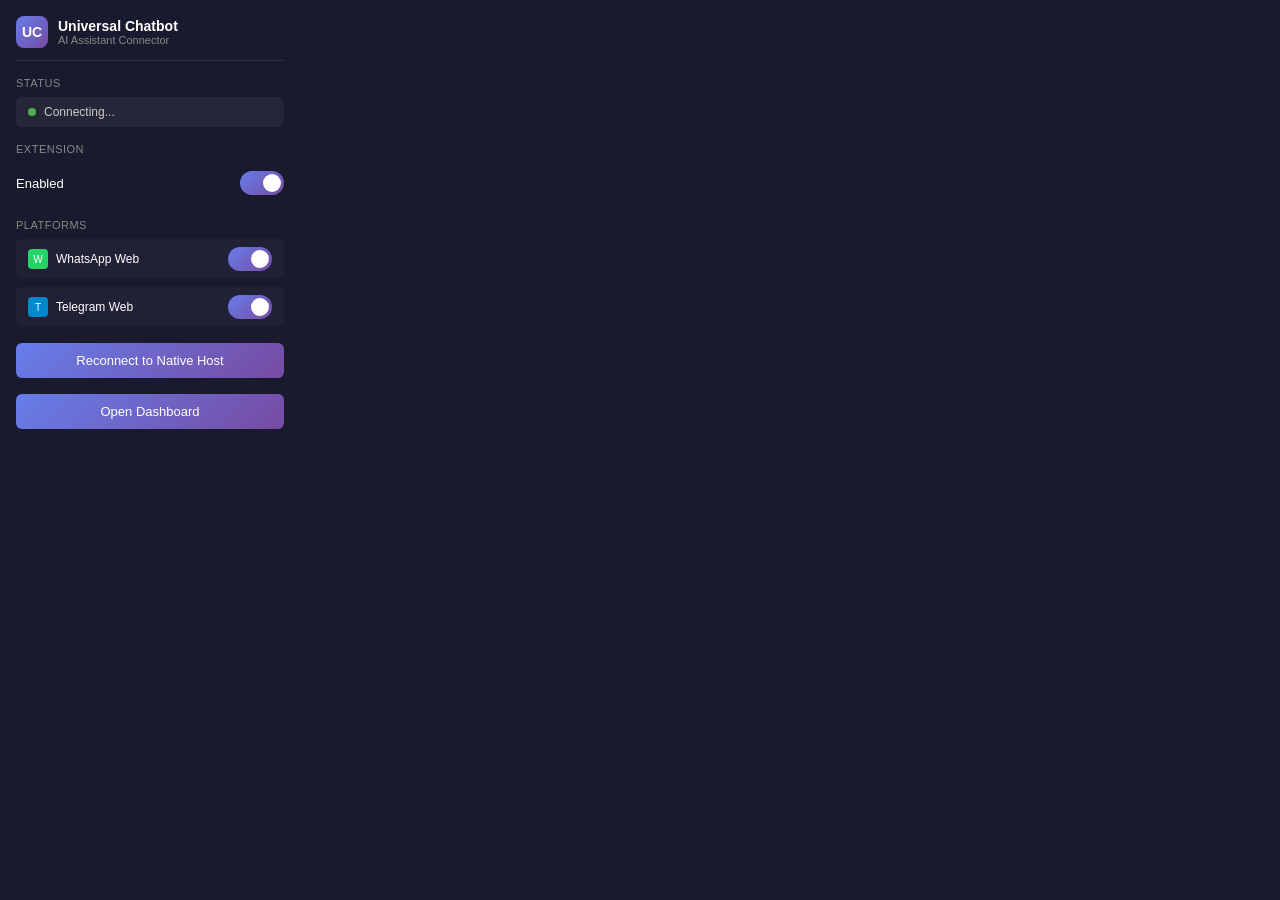
==== extension/popup.html @ 88cd2a18 "feat: Add extension popup with dashboard link" ====
<!DOCTYPE html>
<html lang="en">
<head>
  <meta charset="UTF-8">
  <meta name="viewport" content="width=device-width, initial-scale=1.0">
  <title>Universal Chatbot Connector</title>
  <style>
    * {
      margin: 0;
      padding: 0;
      box-sizing: border-box;
    }
    
    body {
      width: 300px;
      min-height: 200px;
      font-family: -apple-system, BlinkMacSystemFont, 'Segoe UI', Roboto, sans-serif;
      background: #1a1a2e;
      color: #fff;
      padding: 16px;
    }
    
    .header {
      display: flex;
      align-items: center;
      gap: 10px;
      margin-bottom: 16px;
      padding-bottom: 12px;
      border-bottom: 1px solid #333;
    }
    
    .logo {
      width: 32px;
      height: 32px;
      background: linear-gradient(135deg, #667eea 0%, #764ba2 100%);
      border-radius: 8px;
      display: flex;
      align-items: center;
      justify-content: center;
      font-weight: bold;
      font-size: 14px;
    }
    
    .title {
      font-size: 14px;
      font-weight: 600;
    }
    
    .subtitle {
      font-size: 11px;
      color: #888;
    }
    
    .section {
      margin-bottom: 16px;
    }
    
    .section-title {
      font-size: 11px;
      text-transform: uppercase;
      color: #888;
      margin-bottom: 8px;
      letter-spacing: 0.5px;
    }
    
    .toggle-row {
      display: flex;
      align-items: center;
      justify-content: space-between;
      padding: 8px 0;
    }
    
    .toggle-label {
      font-size: 13px;
      display: flex;
      align-items: center;
      gap: 8px;
    }
    
    .toggle-switch {
      position: relative;
      width: 44px;
      height: 24px;
    }
    
    .toggle-switch input {
      opacity: 0;
      width: 0;
      height: 0;
    }
    
    .slider {
      position: absolute;
      cursor: pointer;
      top: 0;
      left: 0;
      right: 0;
      bottom: 0;
      background-color: #444;
      transition: .3s;
      border-radius: 24px;
    }
    
    .slider:before {
      position: absolute;
      content: "";
      height: 18px;
      width: 18px;
      left: 3px;
      bottom: 3px;
      background-color: white;
      transition: .3s;
      border-radius: 50%;
    }
    
    input:checked + .slider {
      background: linear-gradient(135deg, #667eea 0%, #764ba2 100%);
    }
    
    input:checked + .slider:before {
      transform: translateX(20px);
    }
    
    .status-row {
      display: flex;
      align-items: center;
      gap: 8px;
      padding: 8px 12px;
      background: rgba(255,255,255,0.05);
      border-radius: 6px;
      margin-bottom: 8px;
    }
    
    .status-dot {
      width: 8px;
      height: 8px;
      border-radius: 50%;
      background: #4CAF50;
    }
    
    .status-dot.disconnected {
      background: #f44336;
    }
    
    .status-dot.connecting {
      background: #ff9800;
      animation: pulse 1s infinite;
    }
    
    @keyframes pulse {
      0%, 100% { opacity: 1; }
      50% { opacity: 0.5; }
    }
    
    .status-text {
      font-size: 12px;
      color: #ccc;
    }
    
    .platform-tag {
      display: inline-flex;
      align-items: center;
      gap: 4px;
      padding: 4px 8px;
      background: rgba(102, 126, 234, 0.2);
      border-radius: 4px;
      font-size: 11px;
      color: #667eea;
    }
    
    .btn {
      width: 100%;
      padding: 10px 16px;
      background: linear-gradient(135deg, #667eea 0%, #764ba2 100%);
      border: none;
      border-radius: 6px;
      color: white;
      font-size: 13px;
      cursor: pointer;
      transition: opacity 0.2s;
    }
    
    .btn:hover {
      opacity: 0.9;
    }
    
    .btn:disabled {
      opacity: 0.5;
      cursor: not-allowed;
    }
    
    .platform-list {
      display: flex;
      flex-direction: column;
      gap: 8px;
    }
    
    .platform-item {
      display: flex;
      align-items: center;
      justify-content: space-between;
      padding: 8px 12px;
      background: rgba(255,255,255,0.03);
      border-radius: 6px;
    }
    
    .platform-name {
      font-size: 12px;
      display: flex;
      align-items: center;
      gap: 8px;
    }
    
    .platform-icon {
      width: 20px;
      height: 20px;
      border-radius: 4px;
      display: flex;
      align-items: center;
      justify-content: center;
      font-size: 10px;
    }
    
    .whatsapp { background: #25D366; }
    .telegram { background: #0088cc; }
  </style>
</head>
<body>
  <div class="header">
    <div class="logo">UC</div>
    <div>
      <div class="title">Universal Chatbot</div>
      <div class="subtitle">AI Assistant Connector</div>
    </div>
  </div>
  
  <div class="section">
    <div class="section-title">Status</div>
    <div class="status-row">
      <div class="status-dot" id="nativeStatus"></div>
      <span class="status-text" id="nativeStatusText">Connecting...</span>
    </div>
  </div>
  
  <div class="section">
    <div class="section-title">Extension</div>
    <div class="toggle-row">
      <span class="toggle-label">Enabled</span>
      <label class="toggle-switch">
        <input type="checkbox" id="enableToggle" checked>
        <span class="slider"></span>
      </label>
    </div>
  </div>
  
  <div class="section">
    <div class="section-title">Platforms</div>
    <div class="platform-list">
      <div class="platform-item">
        <span class="platform-name">
          <span class="platform-icon whatsapp">W</span>
          WhatsApp Web
        </span>
        <label class="toggle-switch">
          <input type="checkbox" class="platform-toggle" data-platform="web.whatsapp.com" checked>
          <span class="slider"></span>
        </label>
      </div>
      <div class="platform-item">
        <span class="platform-name">
          <span class="platform-icon telegram">T</span>
          Telegram Web
        </span>
        <label class="toggle-switch">
          <input type="checkbox" class="platform-toggle" data-platform="web.telegram.org" checked>
          <span class="slider"></span>
        </label>
      </div>
    </div>
  </div>
  
  <div class="section">
    <button class="btn" id="reconnectBtn">Reconnect to Native Host</button>
  </div>
  
  <div class="section">
    <button class="btn" id="openDashboardBtn">Open Dashboard</button>
  </div>
  
  <script src="popup.js"></script>
</body>
</html>
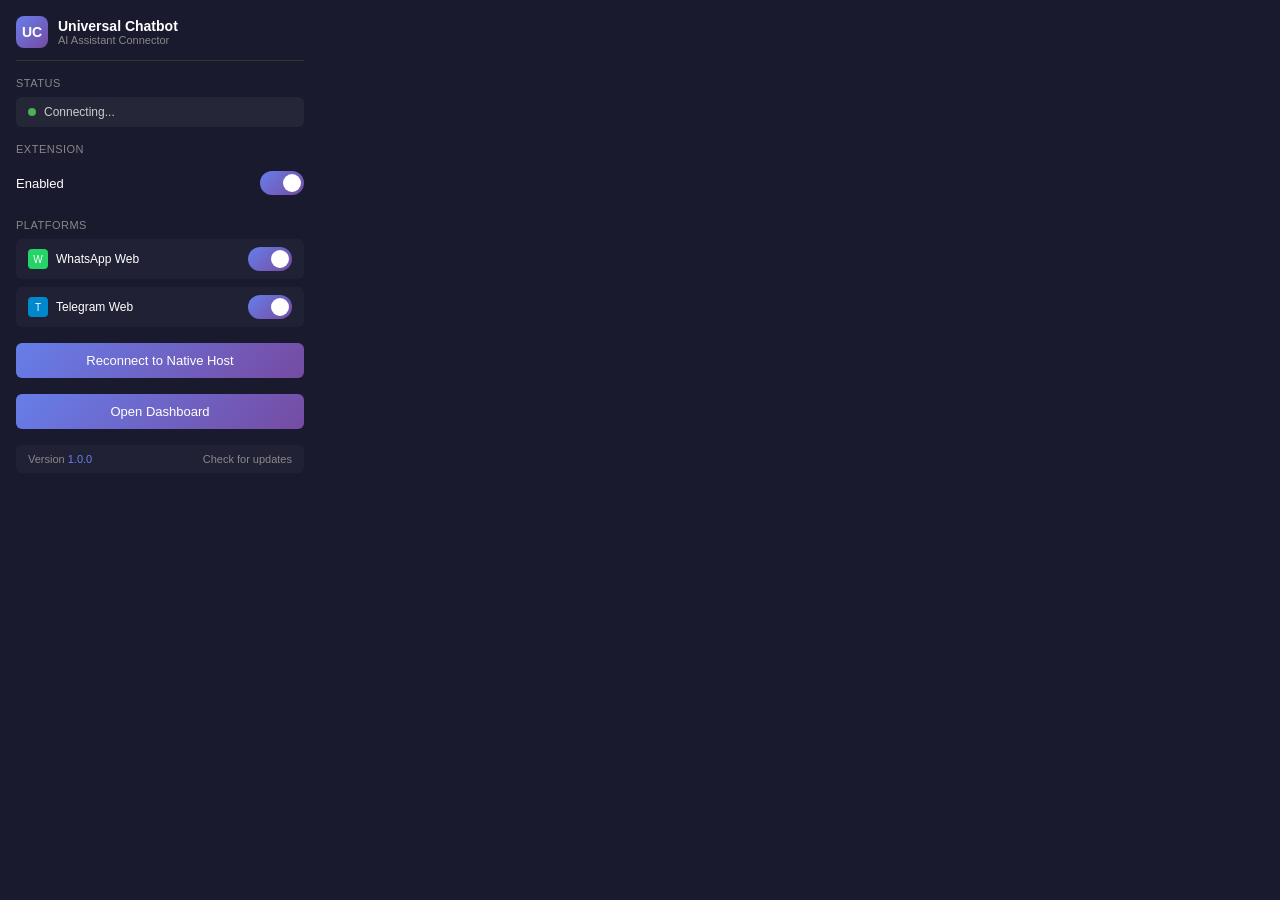
==== commit bdfe5823: "feat: Add auto-update system - Version checking against GitHub releases - Automatic update download " ====
--- a/extension/popup.html
+++ b/extension/popup.html
@@ -12,7 +12,7 @@
     }
     
     body {
-      width: 300px;
+      width: 320px;
       min-height: 200px;
       font-family: -apple-system, BlinkMacSystemFont, 'Segoe UI', Roboto, sans-serif;
       background: #1a1a2e;
@@ -189,6 +189,11 @@
       cursor: not-allowed;
     }
     
+    .btn-secondary {
+      background: rgba(255,255,255,0.1) !important;
+      margin-bottom: 8px;
+    }
+    
     .platform-list {
       display: flex;
       flex-direction: column;
@@ -223,14 +228,221 @@
     
     .whatsapp { background: #25D366; }
     .telegram { background: #0088cc; }
+
+    /* Update Notification Styles */
+    .update-banner {
+      background: linear-gradient(135deg, #ff9800 0%, #f44336 100%);
+      border-radius: 8px;
+      padding: 12px;
+      margin-bottom: 16px;
+      cursor: pointer;
+      transition: transform 0.2s, box-shadow 0.2s;
+    }
+    
+    .update-banner:hover {
+      transform: translateY(-1px);
+      box-shadow: 0 4px 12px rgba(255, 152, 0, 0.3);
+    }
+    
+    .update-banner-content {
+      display: flex;
+      align-items: center;
+      gap: 10px;
+    }
+    
+    .update-icon {
+      font-size: 20px;
+    }
+    
+    .update-text {
+      flex: 1;
+    }
+    
+    .update-title {
+      font-size: 13px;
+      font-weight: 600;
+      color: #fff;
+    }
+    
+    .update-subtitle {
+      font-size: 11px;
+      color: rgba(255,255,255,0.8);
+    }
+    
+    .update-arrow {
+      font-size: 14px;
+      color: rgba(255,255,255,0.8);
+    }
+    
+    .version-info {
+      display: flex;
+      align-items: center;
+      justify-content: space-between;
+      padding: 8px 12px;
+      background: rgba(255,255,255,0.03);
+      border-radius: 6px;
+      margin-top: 12px;
+      font-size: 11px;
+      color: #888;
+    }
+    
+    .version-number {
+      color: #667eea;
+      font-weight: 500;
+    }
+
+    .hidden {
+      display: none !important;
+    }
+
+    /* Update Modal */
+    .update-modal {
+      position: fixed;
+      top: 0;
+      left: 0;
+      right: 0;
+      bottom: 0;
+      background: rgba(0,0,0,0.8);
+      display: flex;
+      align-items: center;
+      justify-content: center;
+      z-index: 1000;
+      opacity: 0;
+      visibility: hidden;
+      transition: opacity 0.3s, visibility 0.3s;
+    }
+    
+    .update-modal.active {
+      opacity: 1;
+      visibility: visible;
+    }
+    
+    .update-modal-content {
+      background: #1a1a2e;
+      border: 1px solid #667eea;
+      border-radius: 12px;
+      padding: 20px;
+      width: 280px;
+      max-height: 400px;
+      overflow-y: auto;
+      transform: scale(0.9);
+      transition: transform 0.3s;
+    }
+    
+    .update-modal.active .update-modal-content {
+      transform: scale(1);
+    }
+    
+    .update-modal-header {
+      display: flex;
+      align-items: center;
+      gap: 10px;
+      margin-bottom: 16px;
+    }
+    
+    .update-modal-icon {
+      font-size: 24px;
+    }
+    
+    .update-modal-title {
+      font-size: 16px;
+      font-weight: 600;
+    }
+    
+    .update-modal-version {
+      font-size: 12px;
+      color: #888;
+      margin-bottom: 12px;
+    }
+    
+    .update-modal-body {
+      font-size: 12px;
+      color: #ccc;
+      line-height: 1.5;
+      margin-bottom: 16px;
+      max-height: 150px;
+      overflow-y: auto;
+    }
+    
+    .update-modal-actions {
+      display: flex;
+      flex-direction: column;
+      gap: 8px;
+    }
+    
+    .update-btn {
+      width: 100%;
+      padding: 10px 16px;
+      border: none;
+      border-radius: 6px;
+      font-size: 13px;
+      font-weight: 500;
+      cursor: pointer;
+      transition: opacity 0.2s;
+    }
+    
+    .update-btn:hover {
+      opacity: 0.9;
+    }
+    
+    .update-btn-primary {
+      background: linear-gradient(135deg, #667eea 0%, #764ba2 100%);
+      color: white;
+    }
+    
+    .update-btn-secondary {
+      background: rgba(255,255,255,0.1);
+      color: #ccc;
+    }
+    
+    .update-btn-link {
+      background: transparent;
+      color: #667eea;
+      text-decoration: underline;
+      padding: 6px;
+    }
   </style>
 </head>
 <body>
+  <!-- Update Modal -->
+  <div id="updateModal" class="update-modal">
+    <div class="update-modal-content">
+      <div class="update-modal-header">
+        <span class="update-modal-icon">🔄</span>
+        <span class="update-modal-title">Update Available</span>
+      </div>
+      <div class="update-modal-version">
+        <span id="modalCurrentVersion"></span> → <span id="modalNewVersion" class="version-number"></span>
+      </div>
+      <div id="updateModalBody" class="update-modal-body">
+        Release notes will appear here...
+      </div>
+      <div class="update-modal-actions">
+        <button id="updateNowBtn" class="update-btn update-btn-primary">Update Now</button>
+        <button id="updateLaterBtn" class="update-btn update-btn-secondary">Later</button>
+        <button id="viewReleaseBtn" class="update-btn update-btn-link">View Release Notes →</button>
+      </div>
+    </div>
+  </div>
+
+  <!-- Main Content -->
   <div class="header">
     <div class="logo">UC</div>
     <div>
       <div class="title">Universal Chatbot</div>
       <div class="subtitle">AI Assistant Connector</div>
+    </div>
+  </div>
+  
+  <!-- Update Banner -->
+  <div id="updateBanner" class="update-banner hidden">
+    <div class="update-banner-content">
+      <span class="update-icon">🔄</span>
+      <div class="update-text">
+        <div class="update-title">Update Available</div>
+        <div class="update-subtitle">Click to install v<span id="updateVersion"></span></div>
+      </div>
+      <span class="update-arrow">→</span>
     </div>
   </div>
   
@@ -286,7 +498,12 @@
   <div class="section">
     <button class="btn" id="openDashboardBtn">Open Dashboard</button>
   </div>
+
+  <div class="version-info">
+    <span>Version <span id="currentVersion" class="version-number">1.0.0</span></span>
+    <span id="checkForUpdate">Check for updates</span>
+  </div>
   
   <script src="popup.js"></script>
 </body>
-</html>
+</html>
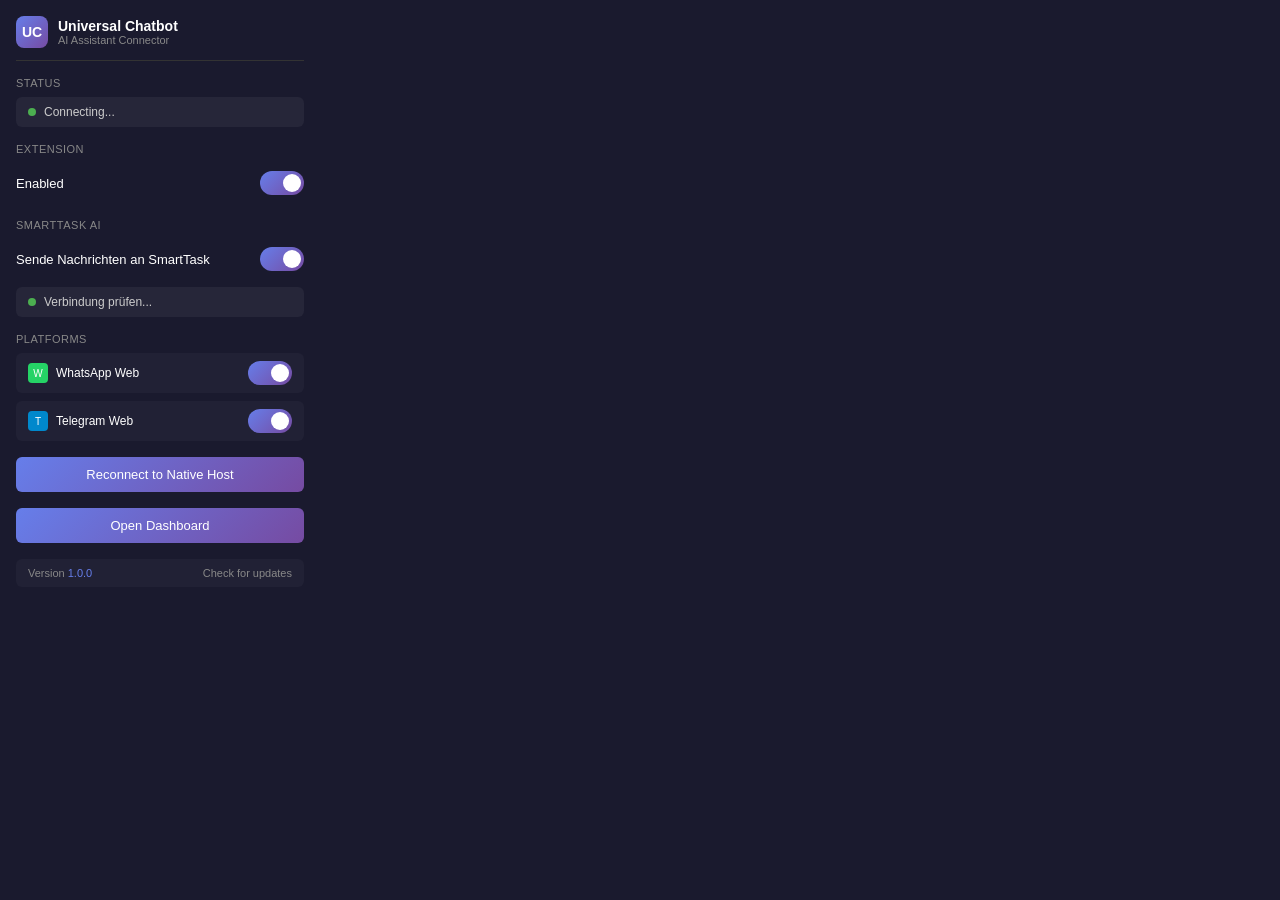
==== commit 496c7f50: "feat: Phase 1.1 - Chatbot→SmartTask Integration" ====
--- a/extension/popup.html
+++ b/extension/popup.html
@@ -462,6 +462,21 @@
         <input type="checkbox" id="enableToggle" checked>
         <span class="slider"></span>
       </label>
+    </div>
+  </div>
+  
+  <div class="section">
+    <div class="section-title">SmartTask AI</div>
+    <div class="toggle-row">
+      <span class="toggle-label">Sende Nachrichten an SmartTask</span>
+      <label class="toggle-switch">
+        <input type="checkbox" id="smarttaskToggle" checked>
+        <span class="slider"></span>
+      </label>
+    </div>
+    <div class="status-row" style="margin-top: 8px;">
+      <div class="status-dot" id="smarttaskStatus"></div>
+      <span class="status-text" id="smarttaskStatusText">Verbindung prüfen...</span>
     </div>
   </div>
   
